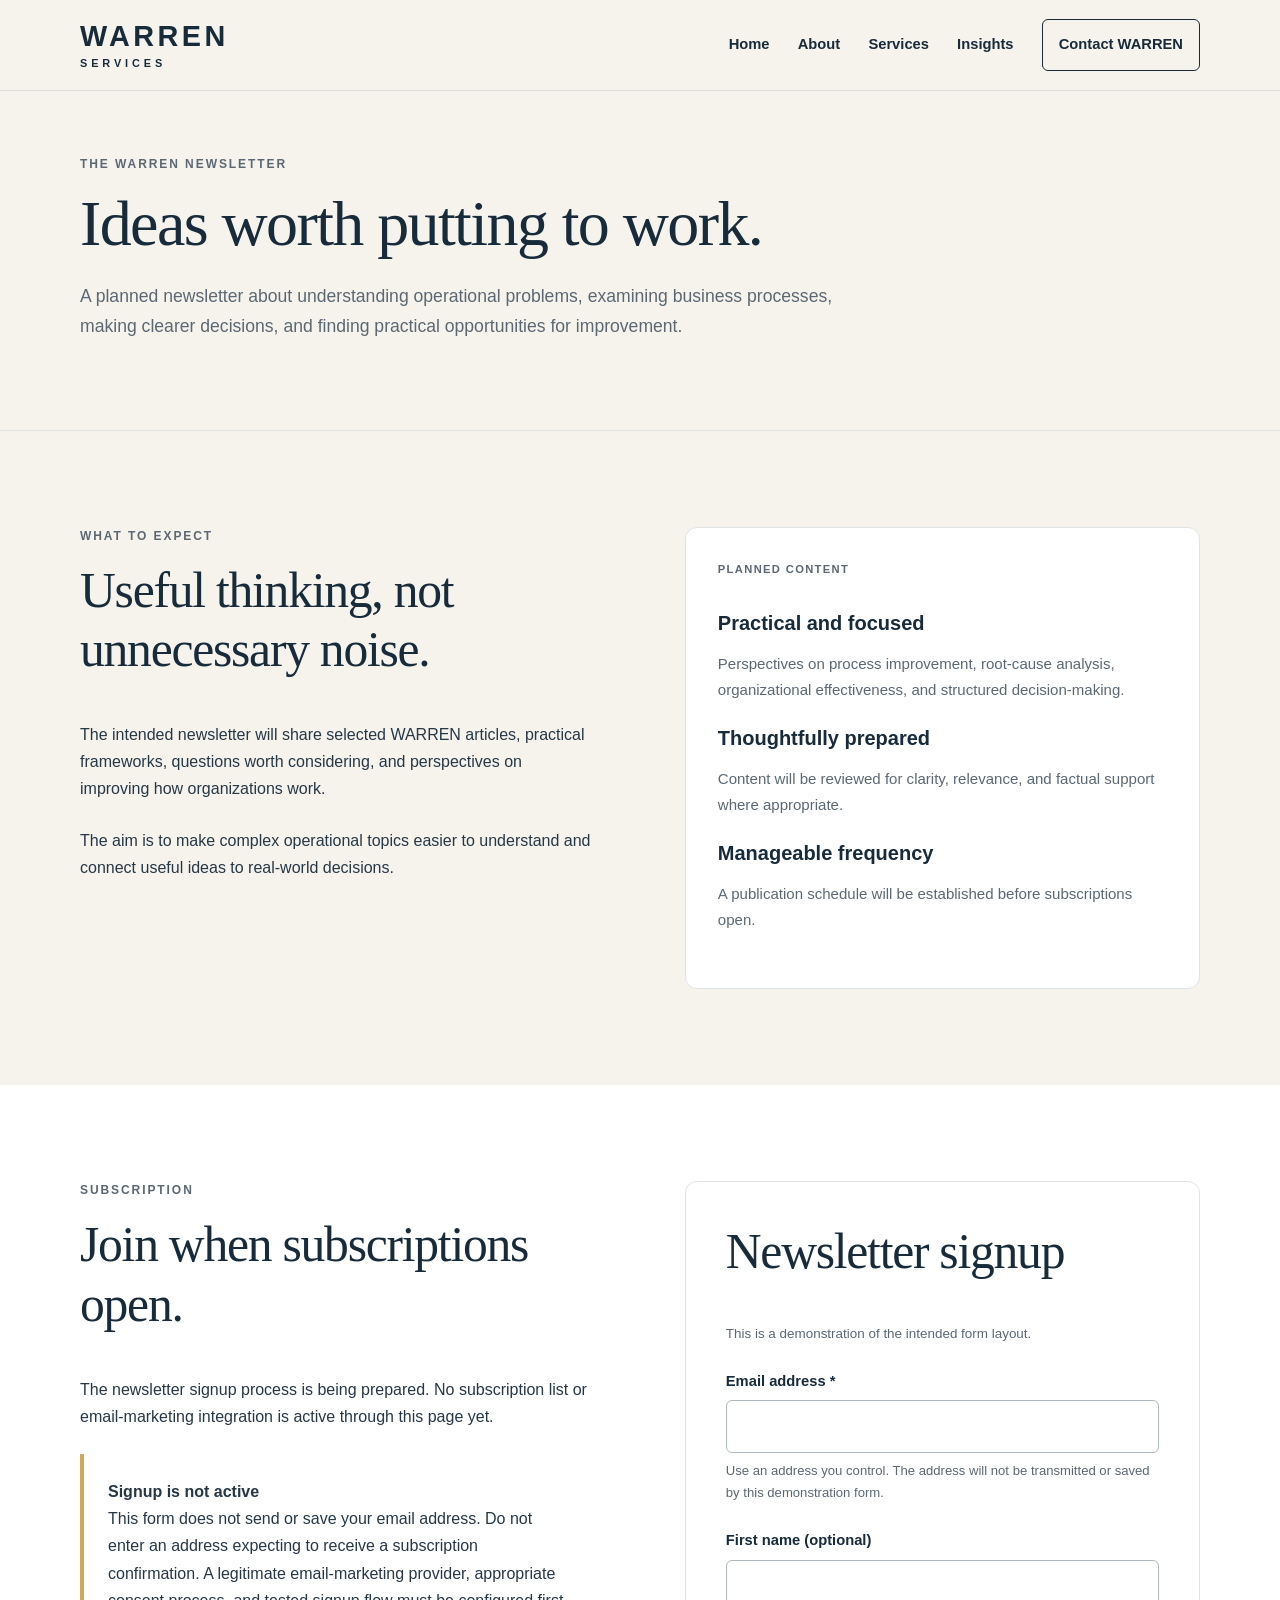
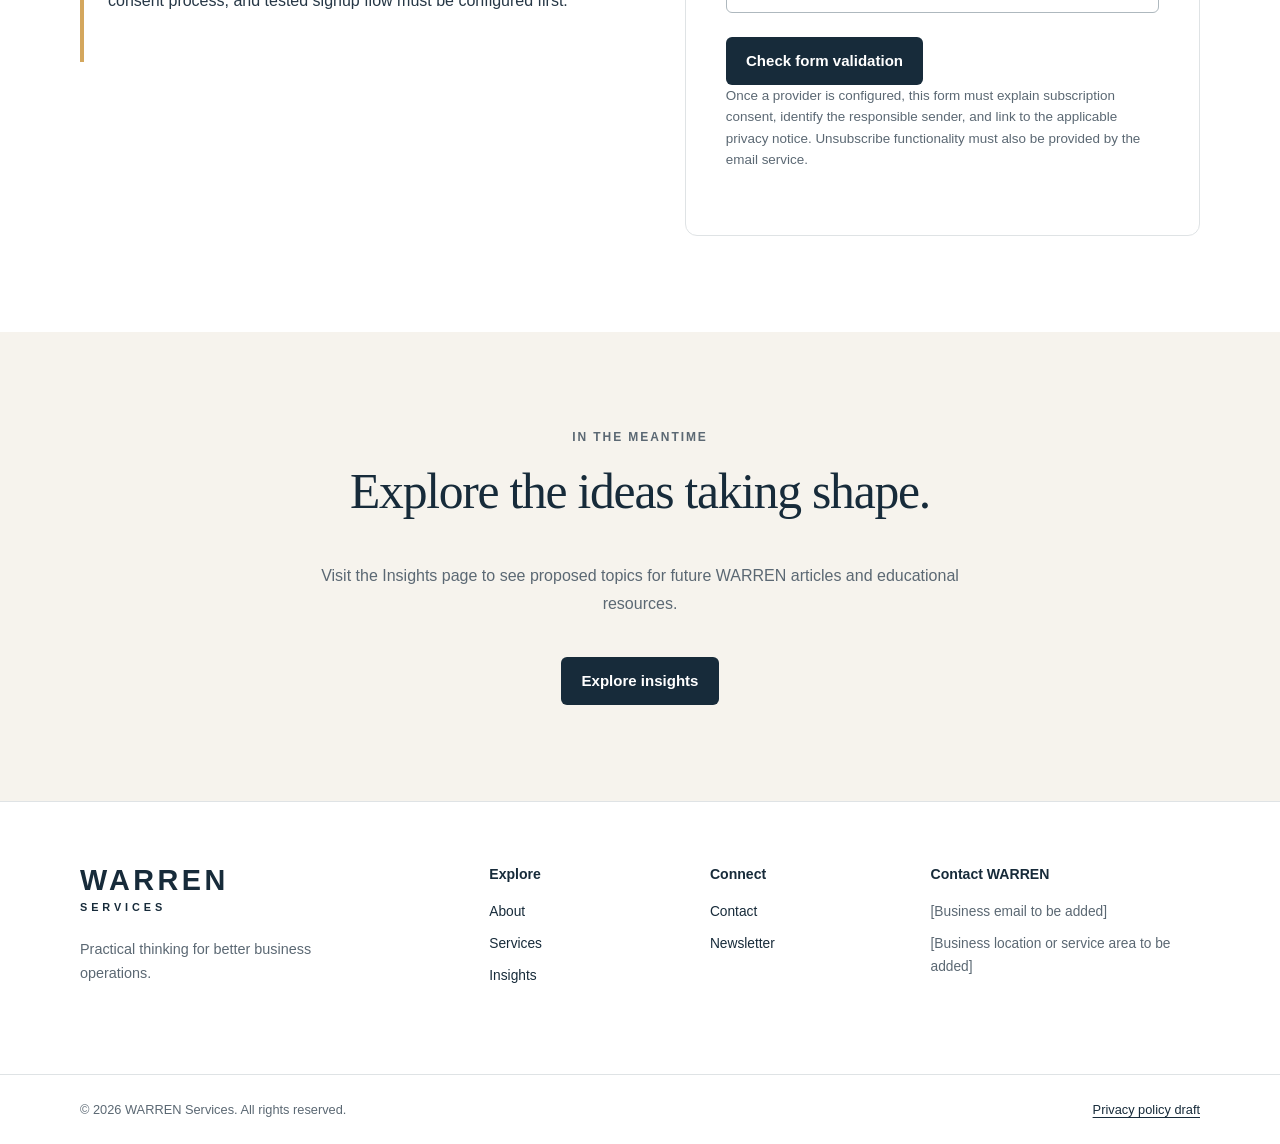
==== newsletter.html @ b2cdae87 "Add initial newsletter HTML structure This file contains the structure and content for the WARREN Se" ====
<!DOCTYPE html>
<html lang="en">
<head>
  <meta charset="UTF-8">
  <meta name="viewport" content="width=device-width, initial-scale=1">
  <meta name="theme-color" content="#172B3A">
  <meta name="description" content="Learn about the planned WARREN Services newsletter covering business operations, process improvement, structured problem-solving, and practical decision-making.">
  <meta property="og:type" content="website">
  <meta property="og:title" content="WARREN Services Newsletter">
  <meta property="og:description" content="Practical ideas for clearer thinking and better business operations.">
  <title>Newsletter | WARREN Services</title>
  <link rel="stylesheet" href="styles.css">
  <script src="script.js" defer></script>
</head>
<body>
  <a class="skip-link" href="#main">Skip to main content</a>

  <header class="site-header">
    <div class="container header-inner">
      <a class="brand" href="index.html" aria-label="WARREN Services home">
        <span class="brand-name">WARREN</span>
        <span class="brand-subtitle">SERVICES</span>
      </a>

      <button class="menu-toggle" type="button"
              aria-expanded="false" aria-controls="primary-navigation">
        <span class="menu-toggle-label">Menu</span>
        <span class="menu-icon" aria-hidden="true">&#9776;</span>
      </button>

      <nav class="primary-navigation" id="primary-navigation"
           aria-label="Main navigation">
        <a href="index.html">Home</a>
        <a href="about.html">About</a>
        <a href="services.html">Services</a>
        <a href="insights.html">Insights</a>
        <a class="nav-cta" href="contact.html">Contact WARREN</a>
      </nav>
    </div>
  </header>

  <main id="main">
    <section class="page-hero">
      <div class="container">
        <p class="eyebrow">THE WARREN NEWSLETTER</p>
        <h1>Ideas worth putting to work.</h1>
        <p class="page-intro">
          A planned newsletter about understanding operational problems,
          examining business processes, making clearer decisions,
          and finding practical opportunities for improvement.
        </p>
      </div>
    </section>

    <section class="section">
      <div class="container split-section">
        <div>
          <p class="eyebrow">WHAT TO EXPECT</p>
          <h2>Useful thinking, not unnecessary noise.</h2>
          <p>
            The intended newsletter will share selected WARREN articles,
            practical frameworks, questions worth considering, and
            perspectives on improving how organizations work.
          </p>
          <p>
            The aim is to make complex operational topics easier to
            understand and connect useful ideas to real-world decisions.
          </p>
        </div>

        <div>
          <div class="content-card" style="min-height: 0;">
            <span class="card-index">PLANNED CONTENT</span>
            <h3>Practical and focused</h3>
            <p>
              Perspectives on process improvement, root-cause analysis,
              organizational effectiveness, and structured decision-making.
            </p>

            <h3>Thoughtfully prepared</h3>
            <p>
              Content will be reviewed for clarity, relevance, and
              factual support where appropriate.
            </p>

            <h3>Manageable frequency</h3>
            <p>
              A publication schedule will be established before
              subscriptions open.
            </p>
          </div>
        </div>
      </div>
    </section>

    <section class="section section-white">
      <div class="container split-section">
        <div>
          <p class="eyebrow">SUBSCRIPTION</p>
          <h2>Join when subscriptions open.</h2>
          <p>
            The newsletter signup process is being prepared. No
            subscription list or email-marketing integration is
            active through this page yet.
          </p>

          <div class="draft-notice">
            <strong>Signup is not active</strong>
            <p>
              This form does not send or save your email address.
              Do not enter an address expecting to receive a subscription
              confirmation. A legitimate email-marketing provider,
              appropriate consent process, and tested signup flow
              must be configured first.
            </p>
          </div>
        </div>

        <div class="form-panel">
          <h2>Newsletter signup</h2>
          <p class="small-note">
            This is a demonstration of the intended form layout.
          </p>

          <form
            id="newsletter-form"
            data-status="newsletter-status"
            data-configured="false"
          >
            <div class="form-field">
              <label for="newsletter-email">Email address *</label>
              <input
                id="newsletter-email"
                name="email"
                type="email"
                autocomplete="email"
                maxlength="254"
                required
                aria-describedby="newsletter-email-help"
              >
              <span class="form-help" id="newsletter-email-help">
                Use an address you control. The address will not be
                transmitted or saved by this demonstration form.
              </span>
            </div>

            <div class="form-field">
              <label for="newsletter-name">First name (optional)</label>
              <input
                id="newsletter-name"
                name="first_name"
                type="text"
                autocomplete="given-name"
                maxlength="100"
              >
            </div>

            <button class="button button-primary" type="submit">
              Check form validation
            </button>

            <p class="form-status" id="newsletter-status" aria-live="polite"></p>

            <p class="small-note">
              Once a provider is configured, this form must explain
              subscription consent, identify the responsible sender,
              and link to the applicable privacy notice. Unsubscribe
              functionality must also be provided by the email service.
            </p>
          </form>
        </div>
      </div>
    </section>

    <section class="section">
      <div class="container closing-cta">
        <p class="eyebrow">IN THE MEANTIME</p>
        <h2>Explore the ideas taking shape.</h2>
        <p>
          Visit the Insights page to see proposed topics for future
          WARREN articles and educational resources.
        </p>
        <a class="button button-primary" href="insights.html">Explore insights</a>
      </div>
    </section>
  </main>

  <footer class="site-footer">
    <div class="container footer-main">
      <div class="footer-brand">
        <a class="brand brand-footer" href="index.html">
          <span class="brand-name">WARREN</span>
          <span class="brand-subtitle">SERVICES</span>
        </a>
        <p>Practical thinking for better business operations.</p>
      </div>

      <div class="footer-column">
        <h2>Explore</h2>
        <a href="about.html">About</a>
        <a href="services.html">Services</a>
        <a href="insights.html">Insights</a>
      </div>

      <div class="footer-column">
        <h2>Connect</h2>
        <a href="contact.html">Contact</a>
        <a href="newsletter.html" aria-current="page">Newsletter</a>
      </div>

      <div class="footer-column">
        <h2>Contact WARREN</h2>
        <p class="placeholder-note">[Business email to be added]</p>
        <p class="placeholder-note">[Business location or service area to be added]</p>
      </div>
    </div>

    <div class="footer-bottom">
      <div class="container footer-bottom-inner">
        <p>&copy; <span id="current-year">2026</span> WARREN Services. All rights reserved.</p>
        <a href="privacy.html">Privacy policy draft</a>
      </div>
    </div>
  </footer>
</body>
</html>
---- styles.css ----
/* WARREN Services
   Shared site styles.
   Edit the variables below to change the site's visual identity. */

:root {
  color-scheme: light;

  --color-navy: #172B3A;
  --color-navy-light: #243E50;
  --color-ivory: #F6F3ED;
  --color-white: #FFFFFF;
  --color-gold: #D4A75D;
  --color-text: #263746;
  --color-muted: #5B6873;
  --color-border: #DFE3E5;
  --color-surface: #EEF1F2;
  --color-error: #A62F2F;
  --color-success: #246B4A;

  --font-body: Arial, Helvetica, sans-serif;
  --font-heading: Georgia, "Times New Roman", serif;

  --width-content: 1120px;
  --radius-small: 6px;
  --radius-medium: 12px;
  --shadow-card: 0 12px 32px rgba(23, 43, 58, 0.07);

  --space-1: 0.5rem;
  --space-2: 1rem;
  --space-3: 1.5rem;
  --space-4: 2rem;
  --space-5: 3rem;
  --space-6: 4rem;
  --space-7: 6rem;
}

* {
  box-sizing: border-box;
}

html {
  scroll-behavior: smooth;
  scroll-padding-top: 6rem;
}

body {
  margin: 0;
  background: var(--color-ivory);
  color: var(--color-text);
  font-family: var(--font-body);
  font-size: 16px;
  line-height: 1.7;
  -webkit-font-smoothing: antialiased;
}

img,
svg {
  max-width: 100%;
}

a {
  color: var(--color-navy);
  text-underline-offset: 0.2em;
}

a:hover {
  color: var(--color-navy-light);
}

a:focus-visible,
button:focus-visible,
input:focus-visible,
textarea:focus-visible,
select:focus-visible {
  outline: 3px solid var(--color-gold);
  outline-offset: 4px;
}

button,
input,
textarea,
select {
  font: inherit;
}

button {
  cursor: pointer;
}

h1,
h2,
h3,
p {
  margin-top: 0;
}

h1,
h2,
h3 {
  color: var(--color-navy);
  line-height: 1.2;
}

h1,
h2 {
  font-family: var(--font-heading);
  font-weight: 500;
  letter-spacing: -0.025em;
}

h1 {
  max-width: 760px;
  margin-bottom: var(--space-3);
  font-size: clamp(2.6rem, 6vw, 4.7rem);
  line-height: 1.08;
}

h2 {
  font-size: clamp(2rem, 4vw, 3.1rem);
}

h3 {
  font-size: 1.25rem;
}

p {
  margin-bottom: var(--space-3);
}

.container {
  width: min(var(--width-content), calc(100% - 3rem));
  margin-inline: auto;
}

.section {
  padding-block: var(--space-7);
}

.section-white {
  background: var(--color-white);
}

.skip-link {
  position: absolute;
  z-index: 1000;
  top: 0.5rem;
  left: 0.5rem;
  padding: 0.75rem 1rem;
  transform: translateY(-150%);
  background: var(--color-white);
  color: var(--color-navy);
  border: 2px solid var(--color-navy);
}

.skip-link:focus {
  transform: translateY(0);
}

/* Header and navigation */

.site-header {
  position: relative;
  z-index: 10;
  background: var(--color-ivory);
  border-bottom: 1px solid rgba(23, 43, 58, 0.1);
}

.header-inner {
  min-height: 90px;
  display: flex;
  align-items: center;
  justify-content: space-between;
  gap: var(--space-3);
}

.brand {
  display: inline-flex;
  flex-direction: column;
  align-items: flex-start;
  color: var(--color-navy);
  text-decoration: none;
  line-height: 1;
}

.brand-name {
  font-size: 1.8rem;
  font-weight: 800;
  letter-spacing: 0.12em;
}

.brand-subtitle {
  margin-top: 0.45rem;
  font-size: 0.68rem;
  font-weight: 700;
  letter-spacing: 0.36em;
}

.primary-navigation {
  display: flex;
  align-items: center;
  gap: clamp(1rem, 2.2vw, 2rem);
}

.primary-navigation a {
  font-size: 0.92rem;
  font-weight: 600;
  text-decoration: none;
}

.primary-navigation a[aria-current="page"] {
  text-decoration: underline;
  text-decoration-color: var(--color-gold);
  text-decoration-thickness: 2px;
  text-underline-offset: 7px;
}

.primary-navigation .nav-cta {
  padding: 0.8rem 1rem;
  border: 1px solid var(--color-navy);
  border-radius: var(--radius-small);
}

.primary-navigation .nav-cta:hover {
  background: var(--color-navy);
  color: var(--color-white);
}

.menu-toggle {
  display: none;
  align-items: center;
  gap: 0.6rem;
  padding: 0.6rem 0.8rem;
  border: 1px solid var(--color-border);
  border-radius: var(--radius-small);
  background: transparent;
  color: var(--color-navy);
}

/* Shared components */

.eyebrow {
  margin-bottom: var(--space-2);
  color: var(--color-muted);
  font-size: 0.75rem;
  font-weight: 800;
  letter-spacing: 0.16em;
  line-height: 1.5;
}

.text-accent {
  color: var(--color-navy-light);
  text-decoration: underline;
  text-decoration-color: var(--color-gold);
  text-decoration-thickness: 0.09em;
  text-underline-offset: 0.12em;
}

.button-group {
  display: flex;
  flex-wrap: wrap;
  align-items: center;
  gap: var(--space-2);
  margin-block: var(--space-4);
}

.button {
  display: inline-flex;
  min-height: 48px;
  align-items: center;
  justify-content: center;
  padding: 0.8rem 1.2rem;
  border: 1px solid transparent;
  border-radius: var(--radius-small);
  font-size: 0.94rem;
  font-weight: 700;
  line-height: 1.35;
  text-align: center;
  text-decoration: none;
  transition: background-color 160ms ease, color 160ms ease,
    border-color 160ms ease;
}

.button-primary {
  background: var(--color-navy);
  color: var(--color-white);
}

.button-primary:hover {
  background: var(--color-navy-light);
  color: var(--color-white);
}

.button-secondary {
  background: transparent;
  border-color: var(--color-navy);
  color: var(--color-navy);
}

.button-secondary:hover {
  background: var(--color-navy);
  color: var(--color-white);
}

.text-link {
  display: inline-block;
  margin-top: auto;
  font-size: 0.92rem;
  font-weight: 700;
  text-decoration-thickness: 1px;
}

.small-note {
  color: var(--color-muted);
  font-size: 0.84rem;
  line-height: 1.6;
}

.placeholder-note {
  color: var(--color-muted);
  font-size: 0.9rem;
  overflow-wrap: anywhere;
}

/* Home page hero */

.hero {
  padding-top: clamp(4rem, 9vw, 7.5rem);
  padding-bottom: clamp(4rem, 8vw, 7rem);
}

.hero-grid {
  display: grid;
  grid-template-columns: minmax(0, 1.25fr) minmax(300px, 0.75fr);
  align-items: center;
  gap: clamp(3rem, 7vw, 6rem);
}

.hero-description {
  max-width: 660px;
  color: var(--color-muted);
  font-size: clamp(1.05rem, 2vw, 1.18rem);
  line-height: 1.85;
}

.hero-note {
  max-width: 520px;
  margin-bottom: 0;
  color: var(--color-muted);
  font-size: 0.85rem;
}

.hero-panel {
  padding: clamp(1.5rem, 3vw, 2.3rem);
  border: 1px solid rgba(23, 43, 58, 0.1);
  border-radius: var(--radius-medium);
  background: var(--color-white);
  box-shadow: var(--shadow-card);
}

.panel-topline {
  display: flex;
  align-items: center;
  gap: 0.65rem;
  padding-bottom: var(--space-3);
  border-bottom: 1px solid var(--color-border);
  color: var(--color-muted);
  font-size: 0.72rem;
  font-weight: 800;
  letter-spacing: 0.1em;
}

.panel-dot {
  width: 9px;
  height: 9px;
  border-radius: 50%;
  background: var(--color-gold);
}

.approach-step {
  display: grid;
  grid-template-columns: 42px 1fr;
  gap: var(--space-2);
  padding-block: var(--space-3);
  border-bottom: 1px solid var(--color-border);
}

.step-number {
  color: var(--color-muted);
  font-size: 0.82rem;
  font-weight: 700;
}

.approach-step h2 {
  margin-bottom: 0.4rem;
  font-family: var(--font-body);
  font-size: 1.05rem;
  font-weight: 700;
  letter-spacing: 0;
}

.approach-step p {
  margin-bottom: 0;
  color: var(--color-muted);
  font-size: 0.9rem;
  line-height: 1.65;
}

.panel-footnote {
  margin: var(--space-3) 0 0;
  color: var(--color-muted);
  font-size: 0.8rem;
}

/* Section headings and content cards */

.section-heading {
  max-width: 720px;
  margin-bottom: var(--space-5);
}

.section-heading > p:last-child {
  color: var(--color-muted);
  font-size: 1.05rem;
}

.card-grid {
  display: grid;
  grid-template-columns: repeat(3, minmax(0, 1fr));
  gap: var(--space-3);
}

.content-card {
  display: flex;
  flex-direction: column;
  align-items: flex-start;
  min-height: 290px;
  padding: var(--space-4);
  border: 1px solid var(--color-border);
  border-radius: var(--radius-medium);
  background: var(--color-white);
}

.card-index {
  display: block;
  margin-bottom: var(--space-4);
  color: var(--color-muted);
  font-size: 0.7rem;
  font-weight: 800;
  letter-spacing: 0.12em;
}

.content-card h3 {
  margin-bottom: var(--space-2);
}

.content-card p {
  margin-bottom: var(--space-3);
  color: var(--color-muted);
  font-size: 0.94rem;
}

/* Editorial split section */

.split-section {
  display: grid;
  grid-template-columns: minmax(0, 1fr) minmax(0, 1fr);
  gap: clamp(2rem, 7vw, 7rem);
}

.split-section h2 {
  max-width: 520px;
}

.split-copy p {
  color: var(--color-muted);
}

.split-copy .text-link {
  margin-top: 0;
}

/* Insights and newsletter */

.insights-callout {
  display: flex;
  align-items: center;
  justify-content: space-between;
  gap: var(--space-4);
  padding: clamp(1.5rem, 4vw, 3rem);
  border-radius: var(--radius-medium);
  background: var(--color-ivory);
}

.insights-callout > div {
  max-width: 620px;
}

.insights-callout h3 {
  font-family: var(--font-heading);
  font-size: clamp(1.5rem, 3vw, 2.1rem);
  font-weight: 500;
}

.insights-callout p:last-child {
  margin-bottom: 0;
  color: var(--color-muted);
}

.callout-label {
  display: block;
  margin-bottom: var(--space-2);
  color: var(--color-muted);
  font-size: 0.7rem;
  font-weight: 800;
  letter-spacing: 0.12em;
}

.newsletter-section {
  background: var(--color-navy);
  color: var(--color-white);
}

.newsletter-inner {
  display: flex;
  align-items: center;
  justify-content: space-between;
  gap: var(--space-5);
}

.newsletter-section .eyebrow,
.newsletter-section h2,
.newsletter-section p {
  color: var(--color-white);
}

.newsletter-inner > div:first-child {
  max-width: 650px;
}

.newsletter-inner h2 {
  margin-bottom: var(--space-2);
}

.newsletter-inner p {
  margin-bottom: 0;
  opacity: 0.86;
}

.newsletter-action {
  min-width: 220px;
}

.newsletter-action .button {
  background: var(--color-white);
  border-color: var(--color-white);
  color: var(--color-navy);
}

.newsletter-action .button:hover {
  background: var(--color-ivory);
}

.newsletter-action .small-note {
  margin-top: var(--space-2);
  font-size: 0.78rem;
}

.closing-cta {
  max-width: 800px;
  text-align: center;
}

.closing-cta > p:not(.eyebrow) {
  max-width: 650px;
  margin-inline: auto;
  color: var(--color-muted);
}

.closing-cta .button {
  margin-top: var(--space-2);
}

/* Footer */

.site-footer {
  background: var(--color-white);
  border-top: 1px solid var(--color-border);
}

.footer-main {
  display: grid;
  grid-template-columns: 1.4fr 0.7fr 0.7fr 1fr;
  gap: var(--space-4);
  padding-block: var(--space-6);
}

.brand-footer {
  margin-bottom: var(--space-3);
}

.footer-brand > p {
  max-width: 240px;
  color: var(--color-muted);
  font-size: 0.9rem;
}

.footer-column {
  display: flex;
  flex-direction: column;
  align-items: flex-start;
  gap: 0.55rem;
}

.footer-column h2 {
  margin-bottom: 0.5rem;
  font-family: var(--font-body);
  font-size: 0.88rem;
  font-weight: 800;
  letter-spacing: 0;
}

.footer-column a,
.footer-column p {
  margin: 0;
  font-size: 0.86rem;
}

.footer-column a {
  text-decoration: none;
}

.social-placeholder {
  padding-bottom: var(--space-3);
}

.social-placeholder p {
  margin-bottom: 0;
}

.footer-bottom {
  border-top: 1px solid var(--color-border);
}

.footer-bottom-inner {
  display: flex;
  justify-content: space-between;
  align-items: center;
  gap: var(--space-2);
  padding-block: var(--space-3);
}

.footer-bottom p,
.footer-bottom a {
  margin: 0;
  font-size: 0.8rem;
}

.footer-bottom p {
  color: var(--color-muted);
}

/* Additional page templates and forms */

.page-hero {
  padding-block: var(--space-6);
  border-bottom: 1px solid var(--color-border);
}

.page-hero h1 {
  font-size: clamp(2.4rem, 5vw, 4rem);
}

.page-intro {
  max-width: 760px;
  color: var(--color-muted);
  font-size: 1.1rem;
}

.prose {
  max-width: 780px;
}

.prose h2 {
  margin-top: var(--space-5);
  font-size: 1.8rem;
}

.prose p,
.prose li {
  color: var(--color-muted);
}

.form-panel {
  max-width: 760px;
  padding: clamp(1.25rem, 4vw, 2.5rem);
  border: 1px solid var(--color-border);
  border-radius: var(--radius-medium);
  background: var(--color-white);
}

.form-field {
  display: flex;
  flex-direction: column;
  gap: 0.4rem;
  margin-bottom: var(--space-3);
}

.form-field label {
  color: var(--color-navy);
  font-size: 0.92rem;
  font-weight: 700;
}

.form-field input,
.form-field textarea,
.form-field select {
  width: 100%;
  min-height: 48px;
  padding: 0.75rem;
  border: 1px solid #AEB8BE;
  border-radius: var(--radius-small);
  background: var(--color-white);
  color: var(--color-text);
}

.form-field textarea {
  min-height: 160px;
  resize: vertical;
}

.form-help {
  color: var(--color-muted);
  font-size: 0.82rem;
}

.form-status {
  margin-top: var(--space-2);
  font-size: 0.92rem;
}

.form-status:empty {
  display: none;
}

.form-status[data-state="error"] {
  color: var(--color-error);
}

.form-status[data-state="success"] {
  color: var(--color-success);
}

.draft-notice {
  padding: var(--space-3);
  border-left: 4px solid var(--color-gold);
  background: var(--color-white);
}

.article-grid {
  display: grid;
  grid-template-columns: repeat(3, minmax(0, 1fr));
  gap: var(--space-3);
}

.article-card {
  padding: var(--space-3);
  border: 1px solid var(--color-border);
  border-radius: var(--radius-medium);
  background: var(--color-white);
}

.article-card p {
  color: var(--color-muted);
}

.article-status {
  color: var(--color-muted);
  font-size: 0.74rem;
  font-weight: 800;
  letter-spacing: 0.08em;
  text-transform: uppercase;
}

/* Responsive layouts */

@media (max-width: 900px) {
  .hero-grid {
    grid-template-columns: 1fr;
    gap: var(--space-5);
  }

  .hero-panel {
    max-width: 620px;
  }

  .card-grid,
  .article-grid {
    grid-template-columns: repeat(2, minmax(0, 1fr));
  }

  .footer-main {
    grid-template-columns: repeat(2, minmax(0, 1fr));
  }
}

@media (max-width: 760px) {
  .container {
    width: min(var(--width-content), calc(100% - 2rem));
  }

  .header-inner {
    min-height: 76px;
    flex-wrap: wrap;
    padding-block: 0.75rem;
  }

  .brand-name {
    font-size: 1.55rem;
  }

  .menu-toggle {
    display: inline-flex;
  }

  .primary-navigation {
    display: none;
    width: 100%;
    flex-direction: column;
    align-items: stretch;
    gap: 0;
    padding-block: 0.5rem;
  }

  .primary-navigation.is-open {
    display: flex;
  }

  .primary-navigation a {
    padding: 0.85rem 0.25rem;
  }

  .primary-navigation .nav-cta {
    margin-top: 0.5rem;
    padding-inline: 0.85rem;
    text-align: center;
  }

  .section {
    padding-block: var(--space-6);
  }

  .hero {
    padding-top: var(--space-6);
  }

  .split-section {
    grid-template-columns: 1fr;
    gap: var(--space-2);
  }

  .insights-callout,
  .newsletter-inner {
    align-items: flex-start;
    flex-direction: column;
  }

  .newsletter-action {
    width: 100%;
  }

  .newsletter-action .button {
    width: 100%;
  }
}

@media (max-width: 520px) {
  h1 {
    font-size: clamp(2.35rem, 11vw, 3.3rem);
  }

  .card-grid,
  .article-grid,
  .footer-main {
    grid-template-columns: 1fr;
  }

  .content-card {
    min-height: 0;
  }

  .button-group {
    align-items: stretch;
    flex-direction: column;
  }

  .button-group .button {
    width: 100%;
  }

  .footer-bottom-inner {
    align-items: flex-start;
    flex-direction: column;
  }
}

@media (prefers-reduced-motion: reduce) {
  *,
  *::before,
  *::after {
    scroll-behavior: auto !important;
    animation-duration: 0.01ms !important;
    animation-iteration-count: 1 !important;
    transition-duration: 0.01ms !important;
  }
}
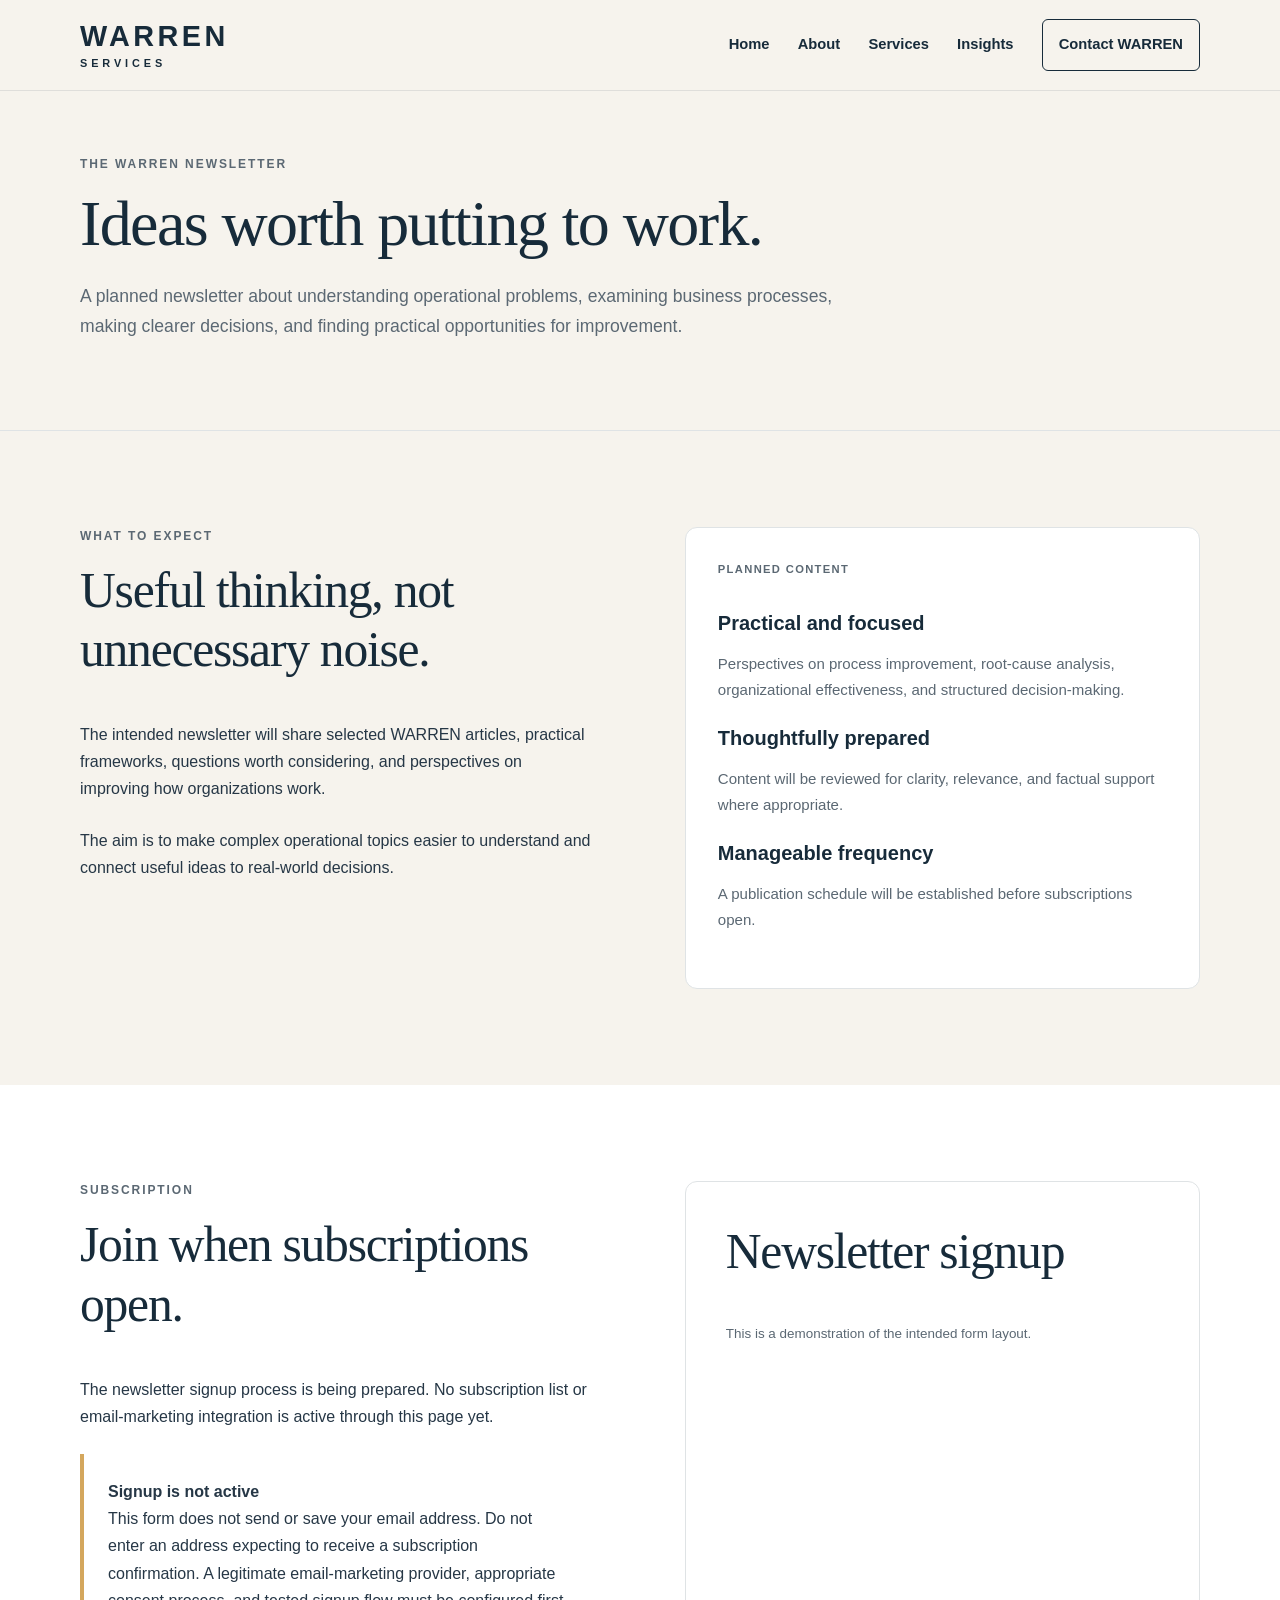
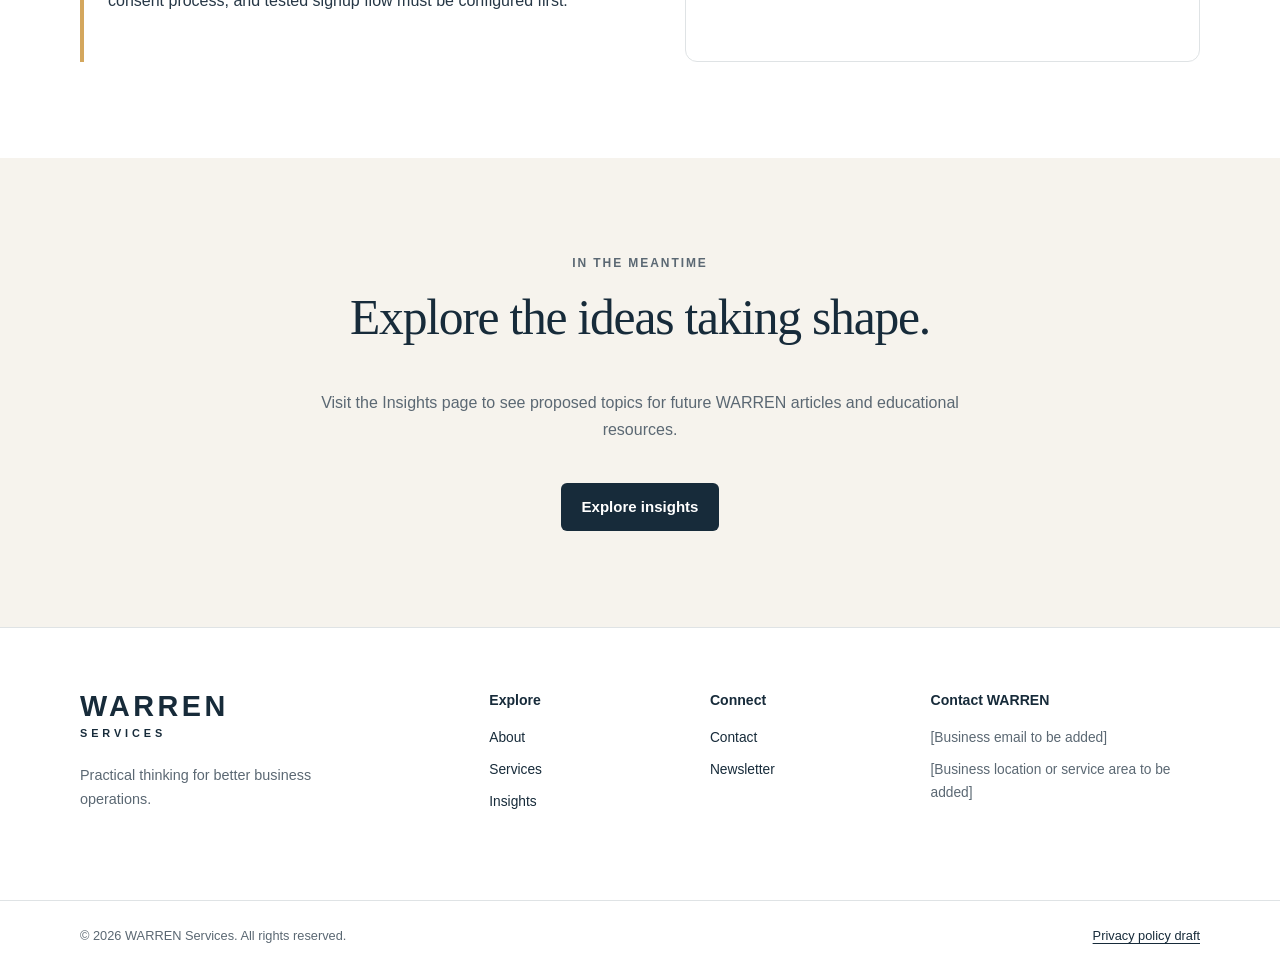
==== commit 38f408f3: "Replace newsletter form with an iframe" ====
--- a/newsletter.html
+++ b/newsletter.html
@@ -124,50 +124,7 @@
           </p>
 
           <form
-            id="newsletter-form"
-            data-status="newsletter-status"
-            data-configured="false"
-          >
-            <div class="form-field">
-              <label for="newsletter-email">Email address *</label>
-              <input
-                id="newsletter-email"
-                name="email"
-                type="email"
-                autocomplete="email"
-                maxlength="254"
-                required
-                aria-describedby="newsletter-email-help"
-              >
-              <span class="form-help" id="newsletter-email-help">
-                Use an address you control. The address will not be
-                transmitted or saved by this demonstration form.
-              </span>
-            </div>
-
-            <div class="form-field">
-              <label for="newsletter-name">First name (optional)</label>
-              <input
-                id="newsletter-name"
-                name="first_name"
-                type="text"
-                autocomplete="given-name"
-                maxlength="100"
-              >
-            </div>
-
-            <button class="button button-primary" type="submit">
-              Check form validation
-            </button>
-
-            <p class="form-status" id="newsletter-status" aria-live="polite"></p>
-
-            <p class="small-note">
-              Once a provider is configured, this form must explain
-              subscription consent, identify the responsible sender,
-              and link to the applicable privacy notice. Unsubscribe
-              functionality must also be provided by the email service.
-            </p>
+            <iframe width="540" height="305" src="https://84b87dda.sibforms.com/v2/serve/[base64]" frameborder="0" scrolling="auto" allowfullscreen style="display: block;margin-left: auto;margin-right: auto;max-width: 100%;"></iframe>
           </form>
         </div>
       </div>
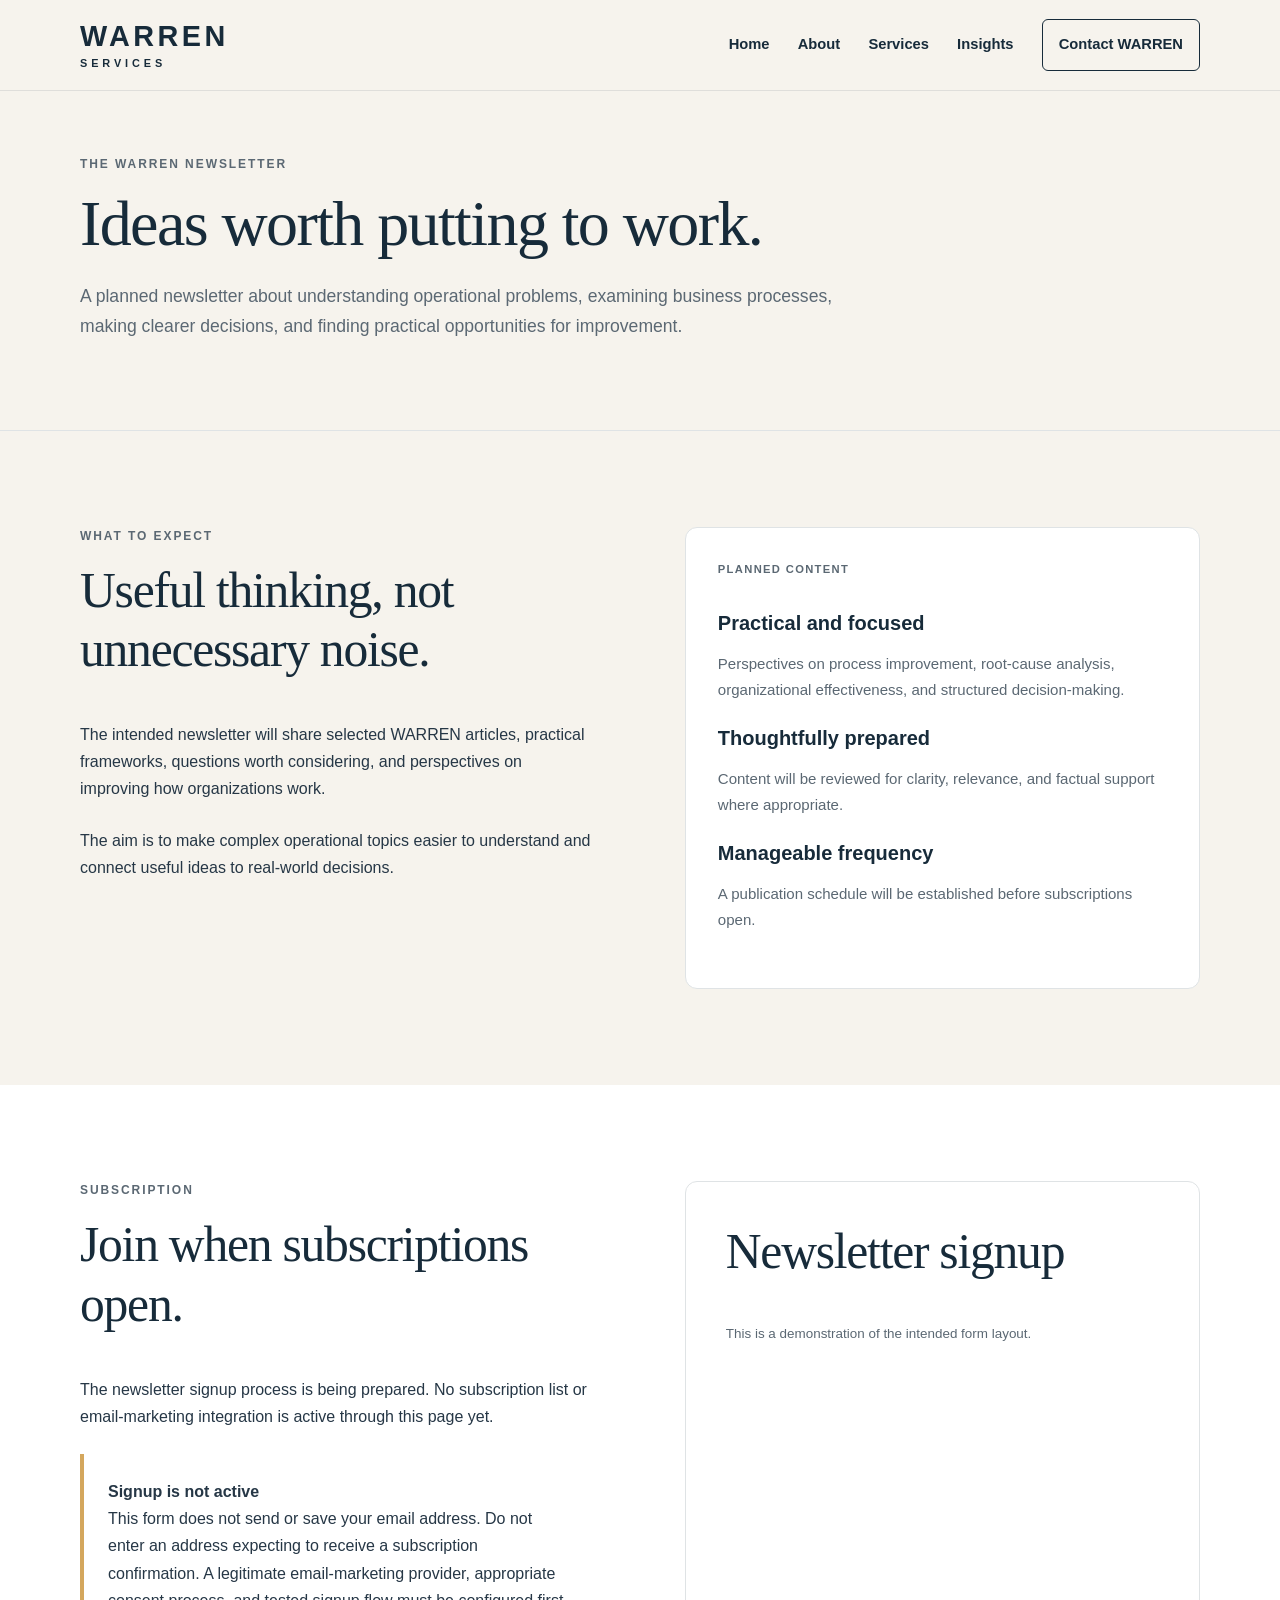
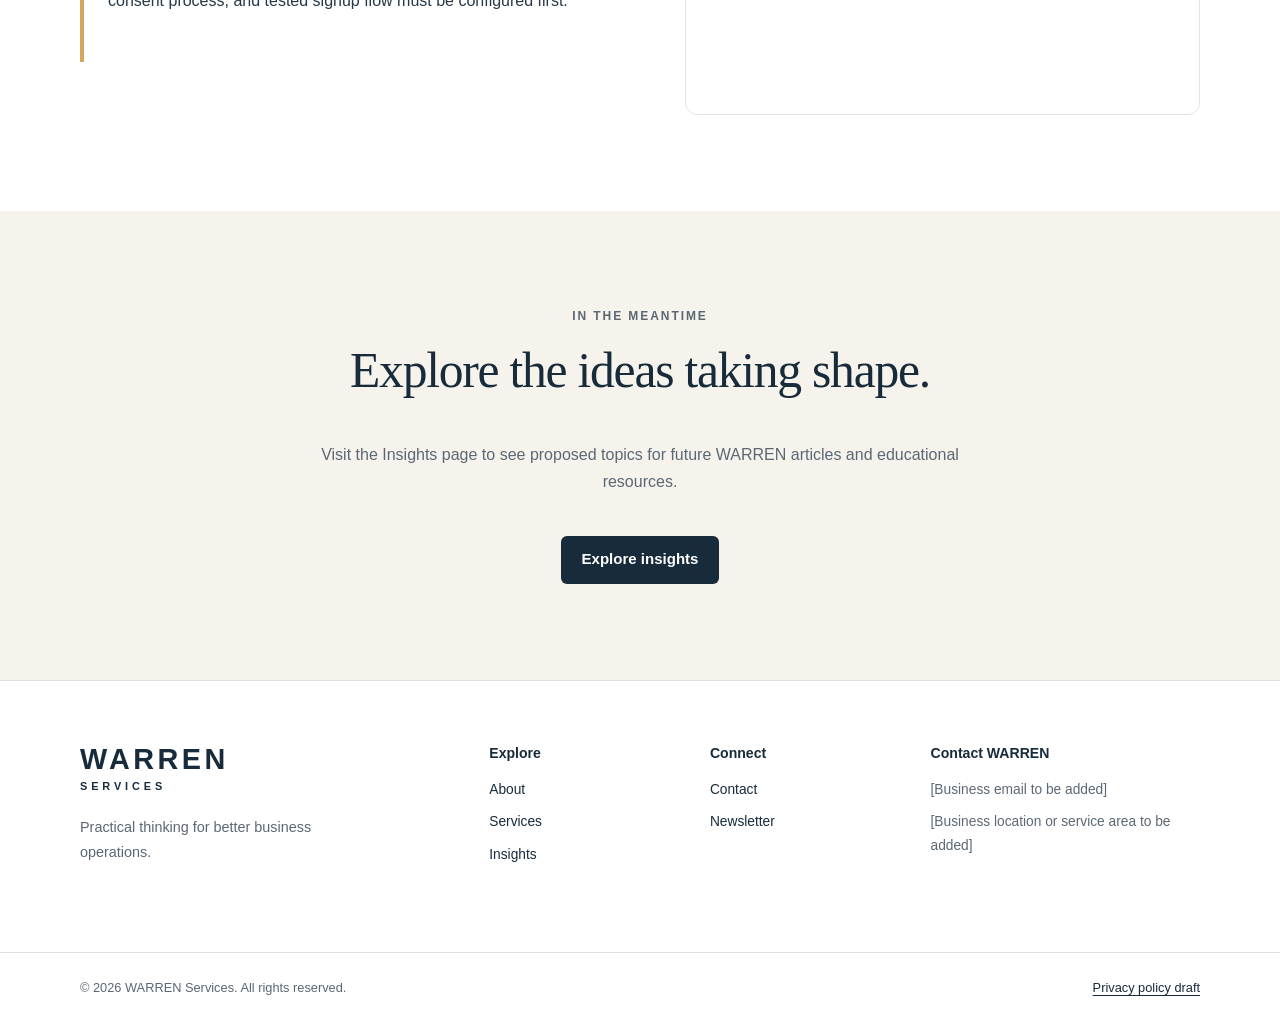
==== commit 363f3754: "Remove form tag from newsletter.html" ====
--- a/newsletter.html
+++ b/newsletter.html
@@ -123,9 +123,20 @@
             This is a demonstration of the intended form layout.
           </p>
 
-          <form
-            <iframe width="540" height="305" src="https://84b87dda.sibforms.com/v2/serve/[base64]" frameborder="0" scrolling="auto" allowfullscreen style="display: block;margin-left: auto;margin-right: auto;max-width: 100%;"></iframe>
-          </form>
+          
+            
+<iframe
+  width="540"
+  height="305"
+  src="https://84b87dda.sibforms.com/v2/serve/[base64]"
+  frameborder="0"
+  scrolling="auto"
+  allowfullscreen
+  style="display: block; margin-left: auto; margin-right: auto; max-width: 100%;"
+  title="WARREN Services newsletter signup">
+</iframe>
+
+            
         </div>
       </div>
     </section>
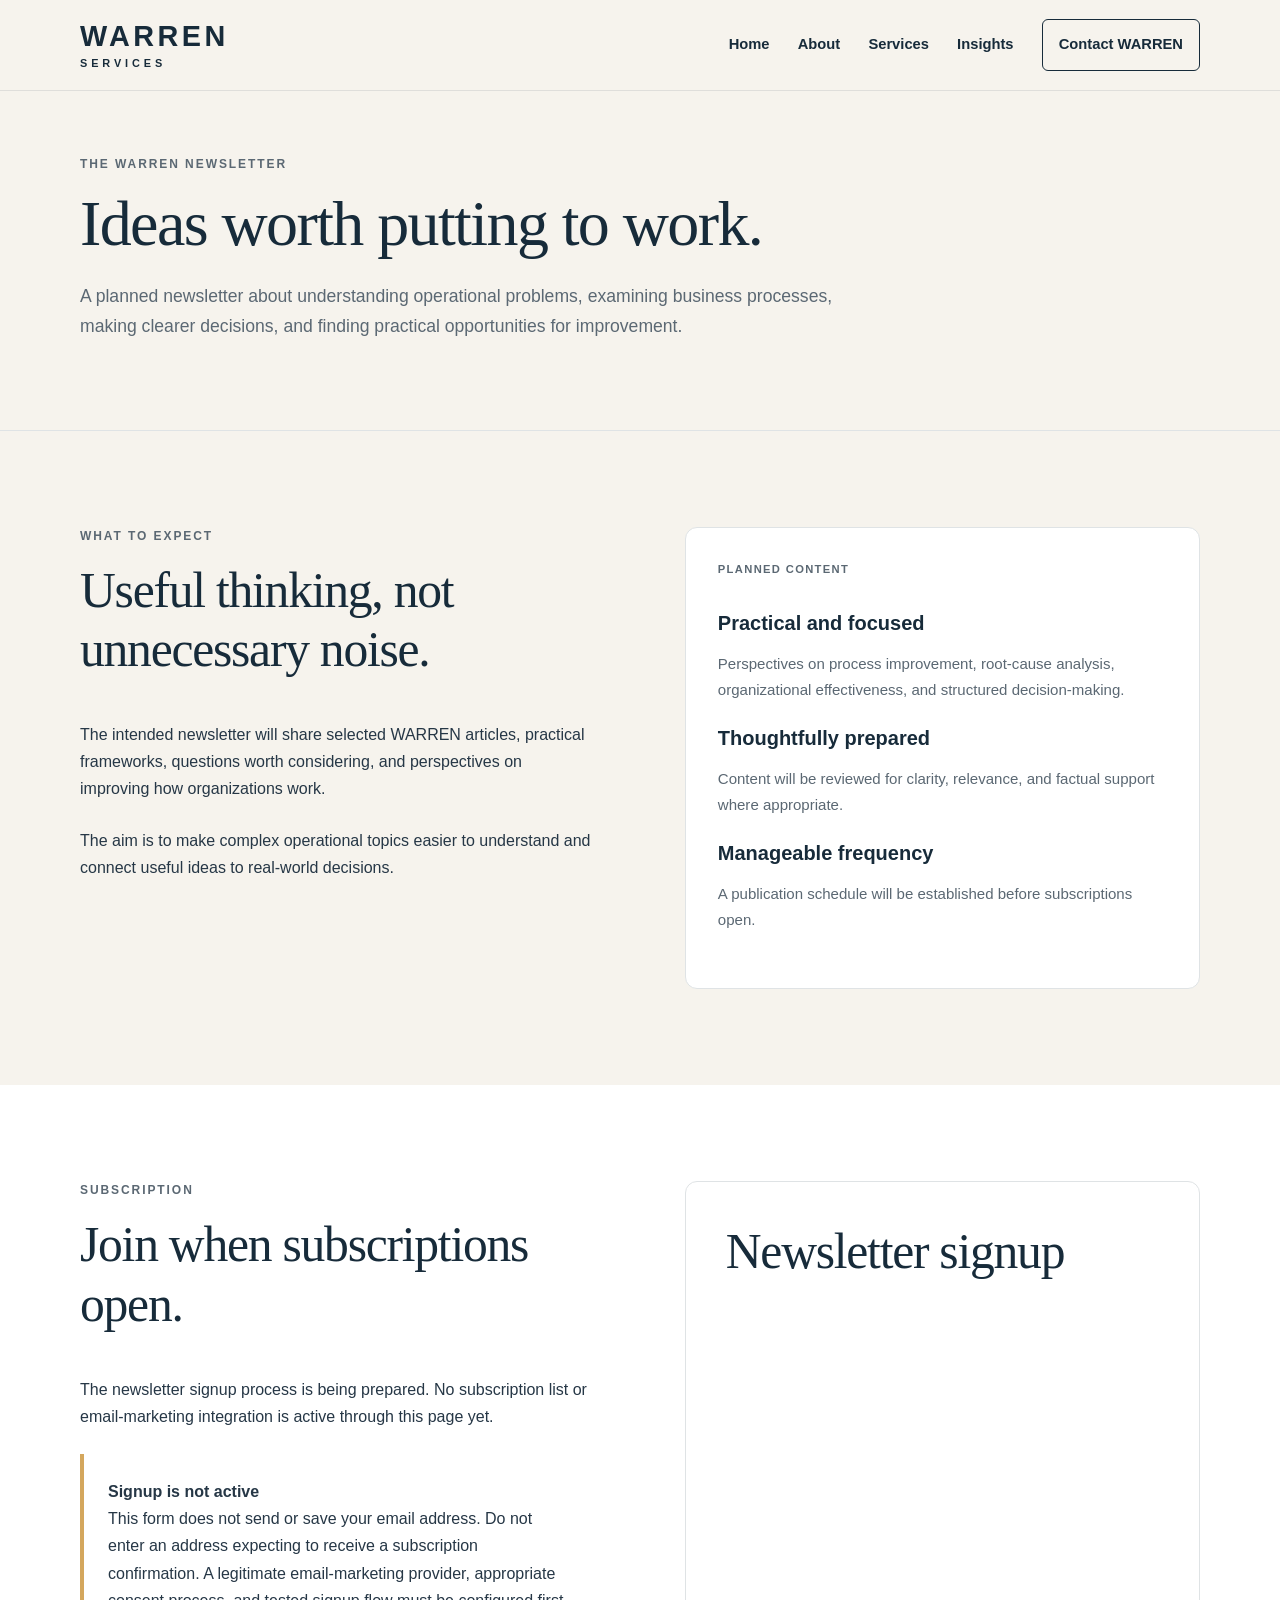
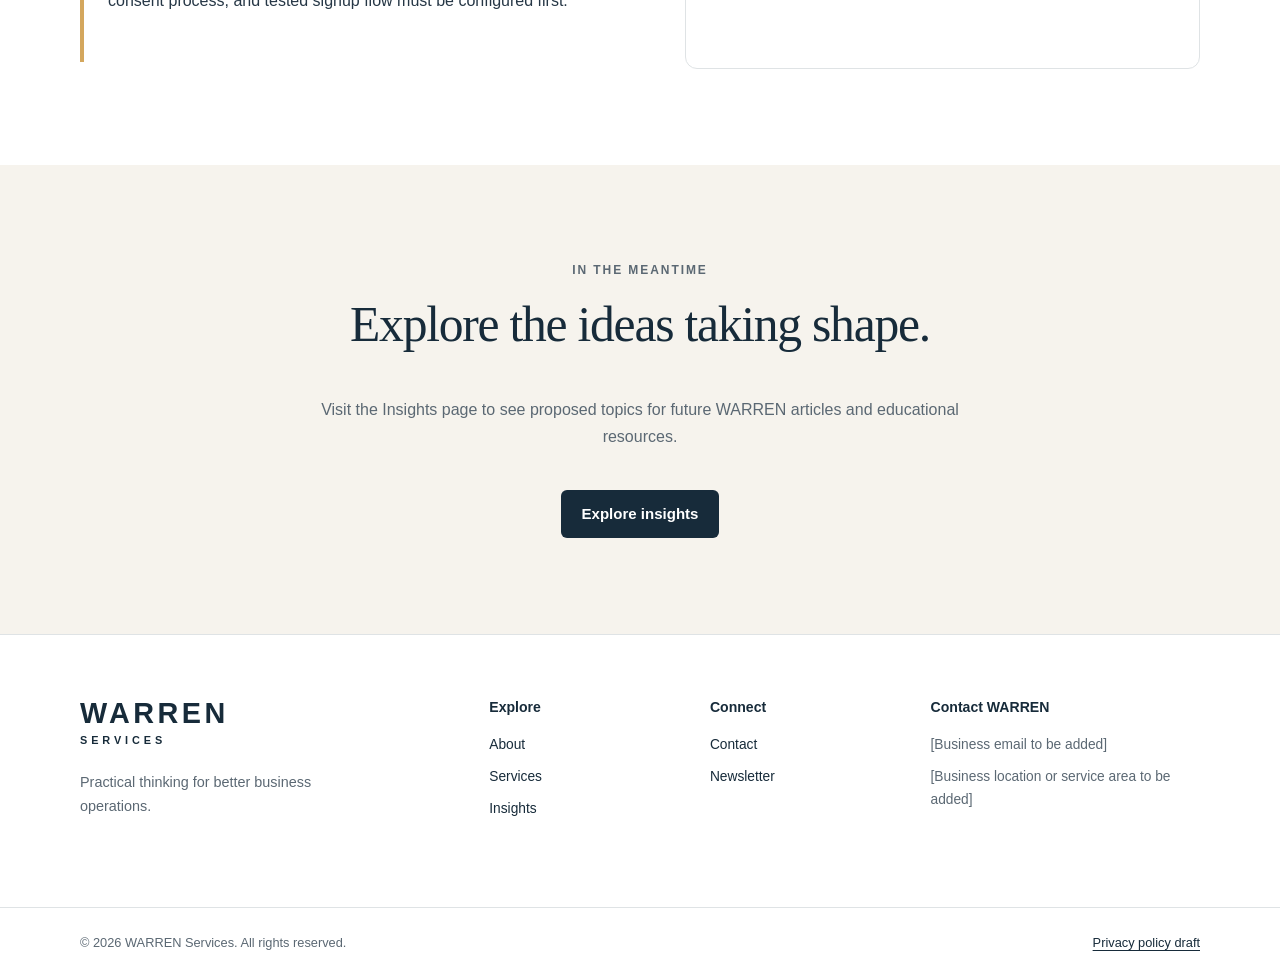
==== commit 2b19e5dd: "Update newsletter signup section Removed demonstration text from newsletter signup section." ====
--- a/newsletter.html
+++ b/newsletter.html
@@ -118,12 +118,7 @@
         </div>
 
         <div class="form-panel">
-          <h2>Newsletter signup</h2>
-          <p class="small-note">
-            This is a demonstration of the intended form layout.
-          </p>
-
-          
+          <h2>Newsletter signup</h2>  
             
 <iframe
   width="540"
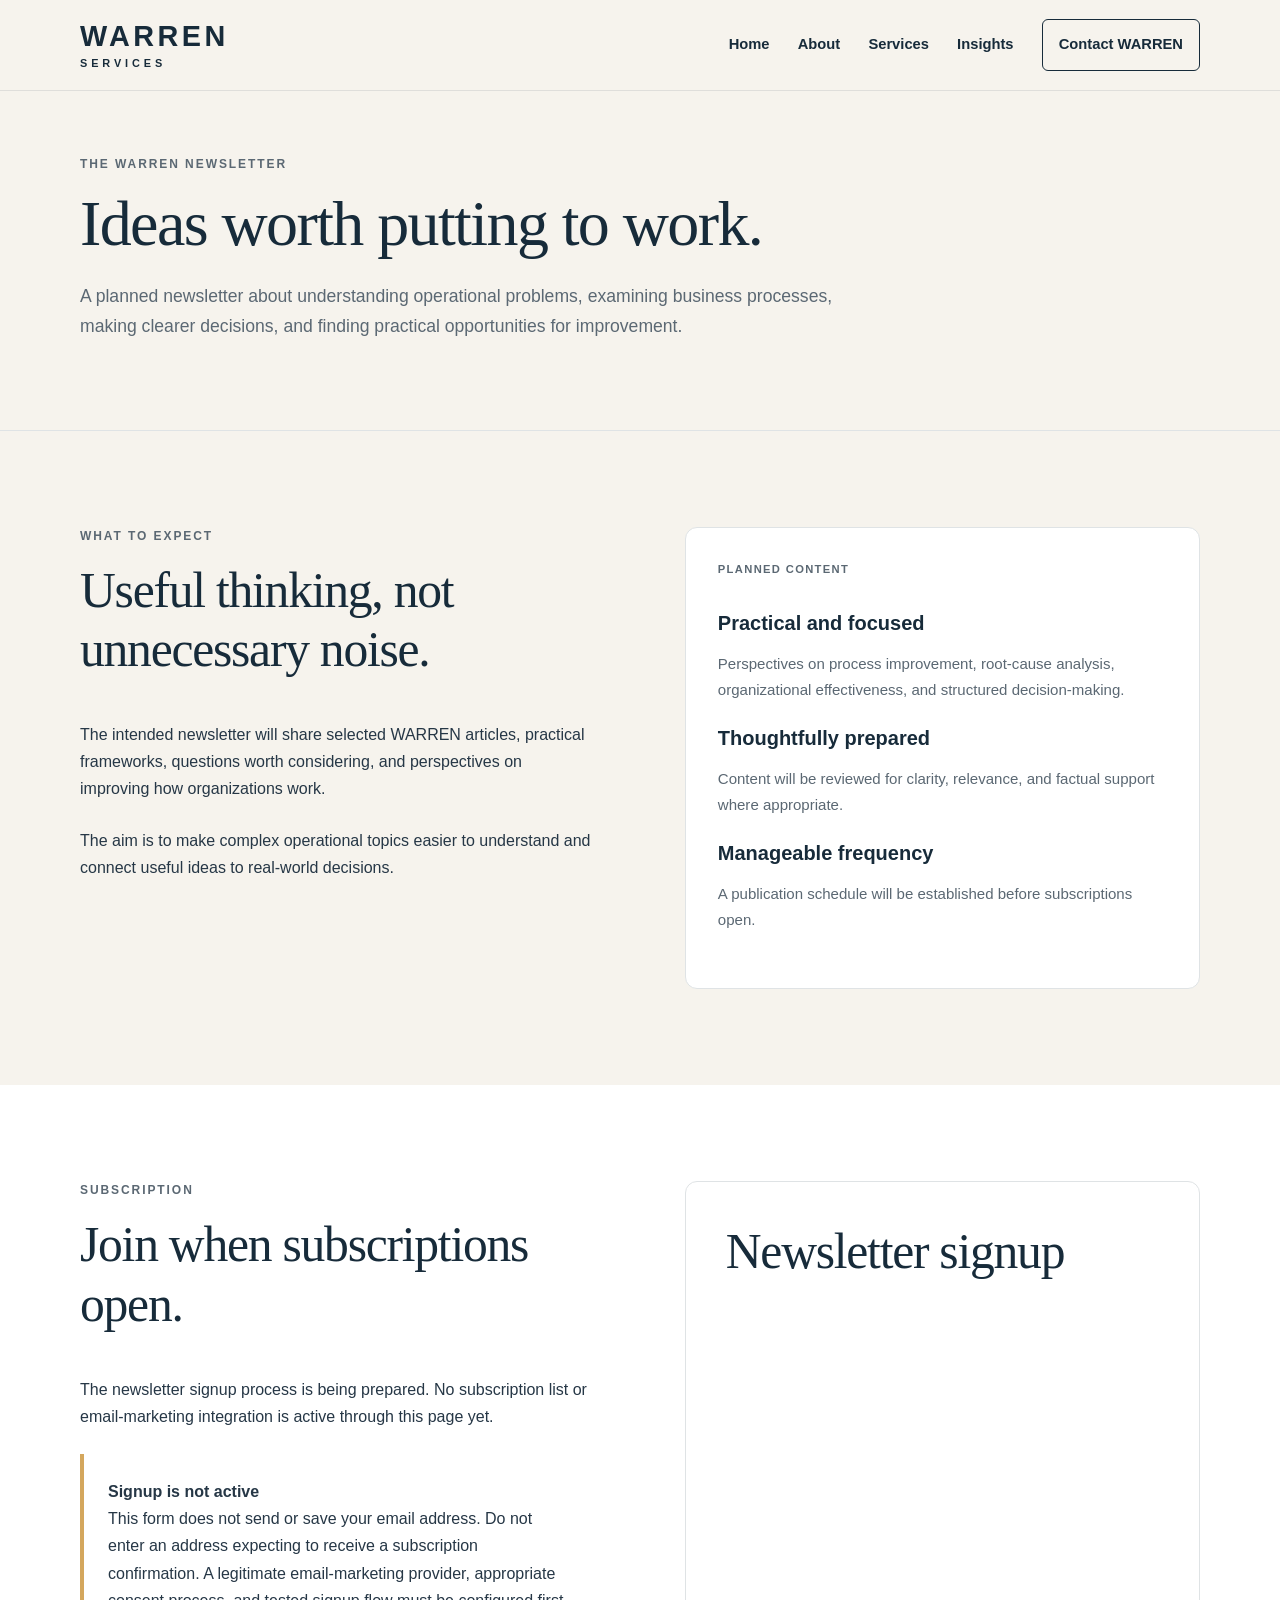
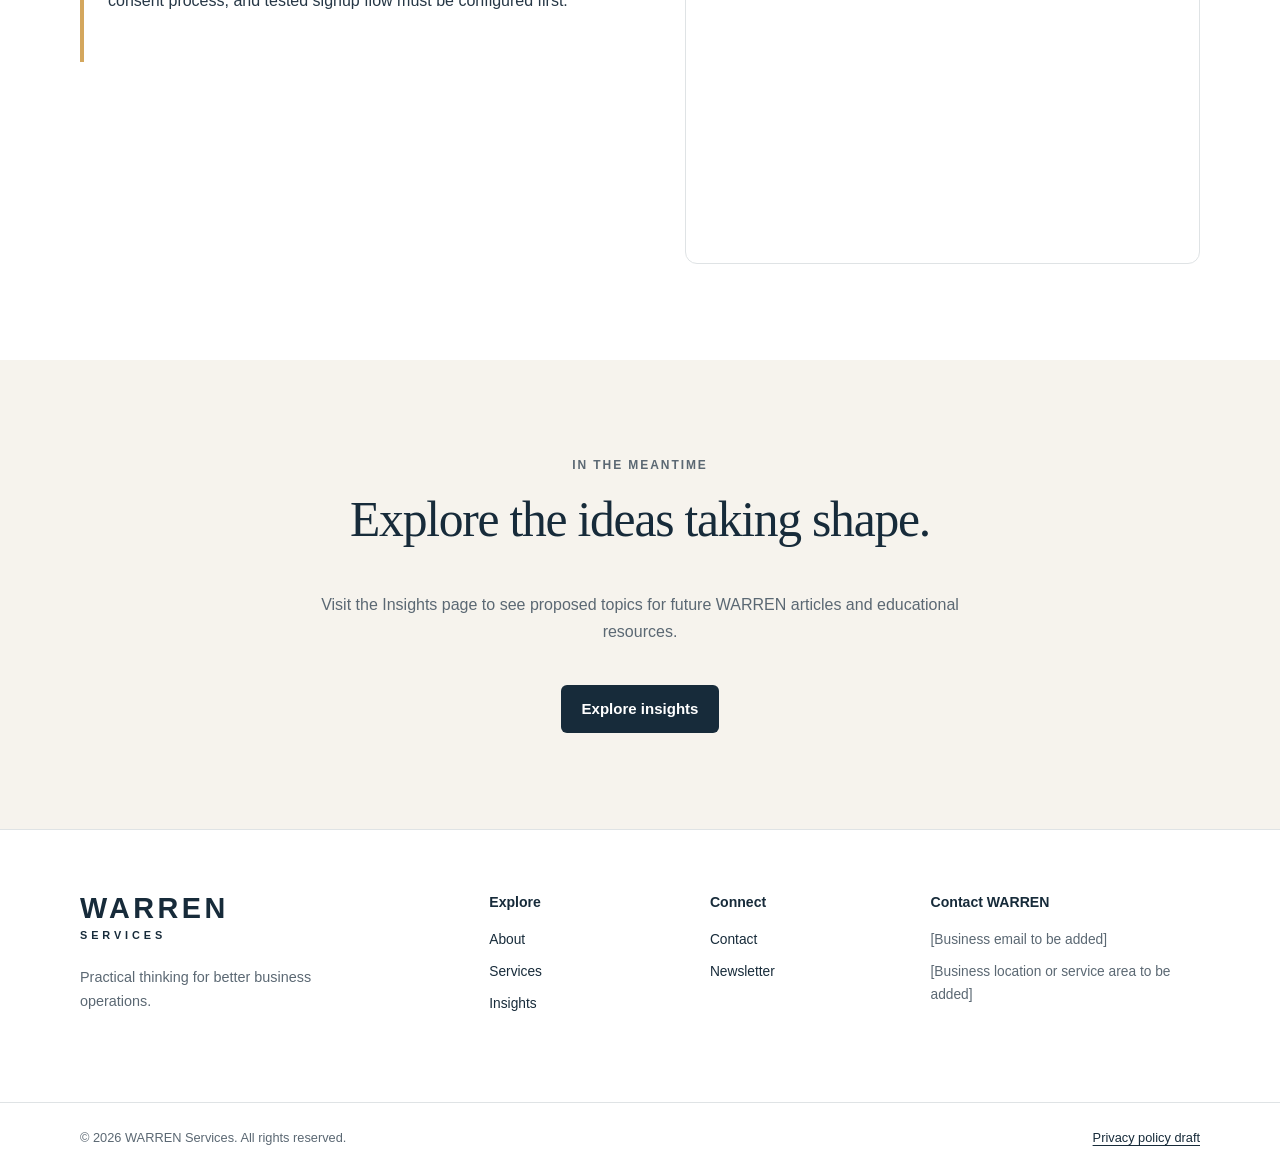
==== commit 094bd735: "Update iframe height for newsletter signup Increased the height of the newsletter iframe from 305 to" ====
--- a/newsletter.html
+++ b/newsletter.html
@@ -122,7 +122,7 @@
             
 <iframe
   width="540"
-  height="305"
+  height="500"
   src="https://84b87dda.sibforms.com/v2/serve/[base64]"
   frameborder="0"
   scrolling="auto"
